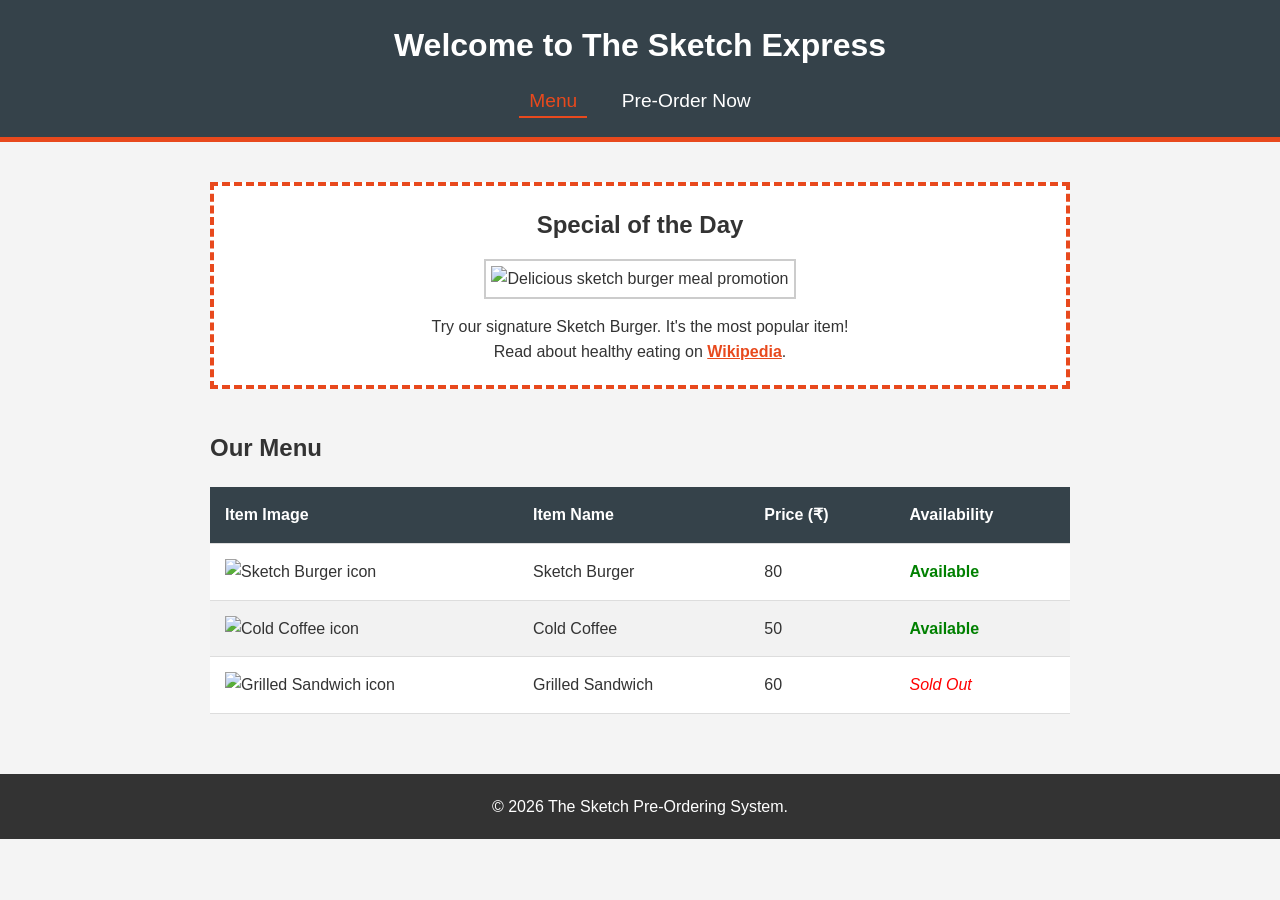
==== index.html @ 3a42fb5e "Add files via upload 1st commit: Added HTML menu and order forms with CSS box model" ====
<!DOCTYPE html>
<html lang="en">
<head>
    <meta charset="UTF-8">
    <meta name="viewport" content="width=device-width, initial-scale=1.0">
    <title>The Sketch - Menu</title>
    <link rel="stylesheet" href="style.css">
</head>
<body>
    <header>
        <h1>Welcome to The Sketch Express</h1>
        <nav>
            <ul>
                <li><a href="index.html" class="active">Menu</a></li>
                <li><a href="order.html">Pre-Order Now</a></li>
            </ul>
        </nav>
    </header>

    <main>
        <!-- Demonstrating Box Model for Evaluation -->
        <div class="box-model-demo">
            <h2>Special of the Day</h2>
            <!-- Image with 'alt' attribute as required -->
            <img src="https://via.placeholder.com/150" alt="Delicious sketch burger meal promotion" class="promo-image">
            <p>Try our signature Sketch Burger. It's the most popular item!</p>
            
            <!-- External link example using target="_blank" -->
            <p>Read about healthy eating on <a href="https://en.wikipedia.org/wiki/Healthy_diet" target="_blank">Wikipedia</a>.</p>
        </div>

        <section class="menu-section">
            <h2>Our Menu</h2>
            <!-- HTML Table as required by syllabus -->
            <table>
                <thead>
                    <tr>
                        <th>Item Image</th>
                        <th>Item Name</th>
                        <th>Price (₹)</th>
                        <th>Availability</th>
                    </tr>
                </thead>
                <tbody>
                    <tr>
                        <!-- Images with 'alt' attribute -->
                        <td><img src="https://via.placeholder.com/50" alt="Sketch Burger icon"></td>
                        <td>Sketch Burger</td>
                        <td>80</td>
                        <td class="in-stock">Available</td>
                    </tr>
                    <tr>
                        <td><img src="https://via.placeholder.com/50" alt="Cold Coffee icon"></td>
                        <td>Cold Coffee</td>
                        <td>50</td>
                        <td class="in-stock">Available</td>
                    </tr>
                    <tr>
                        <td><img src="https://via.placeholder.com/50" alt="Grilled Sandwich icon"></td>
                        <td>Grilled Sandwich</td>
                        <td>60</td>
                        <td class="out-of-stock">Sold Out</td>
                    </tr>
                </tbody>
            </table>
        </section>
    </main>

    <footer>
        <p>&copy; 2026 The Sketch Pre-Ordering System.</p>
    </footer>
</body>
</html>
---- style.css ----
/* Universal Selector */
* {
    box-sizing: border-box; /* Includes padding and border in width/height calculation */
    margin: 0;
    padding: 0;
}

body {
    font-family: Arial, sans-serif;
    line-height: 1.6;
    background-color: #f4f4f4;
    color: #333;
}

header {
    background-color: #35424a;
    color: #ffffff;
    padding: 20px; /* Padding creates space inside the header */
    text-align: center;
    border-bottom: 5px solid #e8491d; /* Border at the bottom of header */
}

/* Descendant selector & Element selector */
header nav ul {
    list-style-type: none;
    margin-top: 15px; /* Margin pushes elements away (outside) */
}

header nav ul li {
    display: inline;
    margin: 0 10px;
}

/* Pseudo-class :hover and specific class */
header nav ul li a {
    color: #ffffff;
    text-decoration: none;
    font-size: 1.2rem;
    padding: 5px 10px;
}

header nav ul li a:hover,
header nav ul li a.active {
    color: #e8491d;
    border-bottom: 2px solid #e8491d;
}

main {
    padding: 20px;
    max-width: 900px;
    margin: 0 auto; /* Centering the main container using auto margin */
}

/* --- THE BOX MODEL DEMONSTRATION --- */
/* Your sir will definitely ask about this! */
.box-model-demo {
    /* 1. Content Area: The background color sits under the content and padding */
    background-color: #ffffff;
    
    /* 2. Padding: Space INSIDE the border, pushing the text inward */
    padding: 20px; 
    
    /* 3. Border: The line wrapping around the padding */
    border: 4px dashed #e8491d; 
    
    /* 4. Margin: Space OUTSIDE the border, pushing the box away from the table */
    margin-top: 20px;
    margin-bottom: 40px; 
    
    text-align: center;
}

.promo-image {
    margin: 15px 0;
    border: 2px solid #ccc;
    padding: 5px; /* Adds a little white frame inside the border */
}

/* External Link Styling using Attribute Selector */
a[target="_blank"] {
    color: #e8491d;
    font-weight: bold;
}

/* --- HTML TABLE STYLING --- */
table {
    width: 100%;
    border-collapse: collapse; /* Merges adjacent borders into a single line */
    margin-top: 20px;
    background-color: #fff;
}

th, td {
    padding: 15px;
    text-align: left;
    border-bottom: 1px solid #ddd; /* Example of a bottom border */
}

th {
    background-color: #35424a;
    color: white;
}

/* Pseudo-class :nth-child for zebra striping rows */
tr:nth-child(even) {
    background-color: #f2f2f2;
}

/* Pseudo-class :hover */
tr:hover {
    background-color: #ddd; 
}

.in-stock {
    color: green;
    font-weight: bold;
}

.out-of-stock {
    color: red;
    font-style: italic; 
}

/* --- HTML FORM STYLING --- */
.form-section {
    background: #fff;
    padding: 30px;
    border: 1px solid #ccc; /* Border around the entire form */
    border-radius: 8px; /* Rounded corners */
    margin-top: 20px;
}

.form-group {
    margin-bottom: 20px; /* Margin pushes the next input down */
}

.form-group label {
    display: block;
    margin-bottom: 5px;
    font-weight: bold;
}

/* Attribute selector for inputs */
input[type="text"],
select {
    width: 100%;
    padding: 10px; /* Padding makes the inside of the text box larger */
    border: 1px solid #ccc;
    border-radius: 4px;
}

/* Pseudo-class :focus (when user clicks into the text box) */
input[type="text"]:focus,
select:focus {
    border-color: #e8491d;
    outline: none; 
}

.checkbox-group {
    display: flex;
    align-items: center;
}

.checkbox-group input {
    margin-right: 10px; /* Margin between checkbox and label */
}

.submit-btn {
    background-color: #e8491d;
    color: white;
    border: none;
    padding: 15px 20px;
    font-size: 1.1rem;
    cursor: pointer;
    border-radius: 5px;
    width: 100%;
    margin-top: 10px;
}

.submit-btn:hover {
    background-color: #35424a; /* Hover changes color */
}

footer {
    text-align: center;
    padding: 20px;
    background-color: #333;
    color: white;
    margin-top: 40px;
}
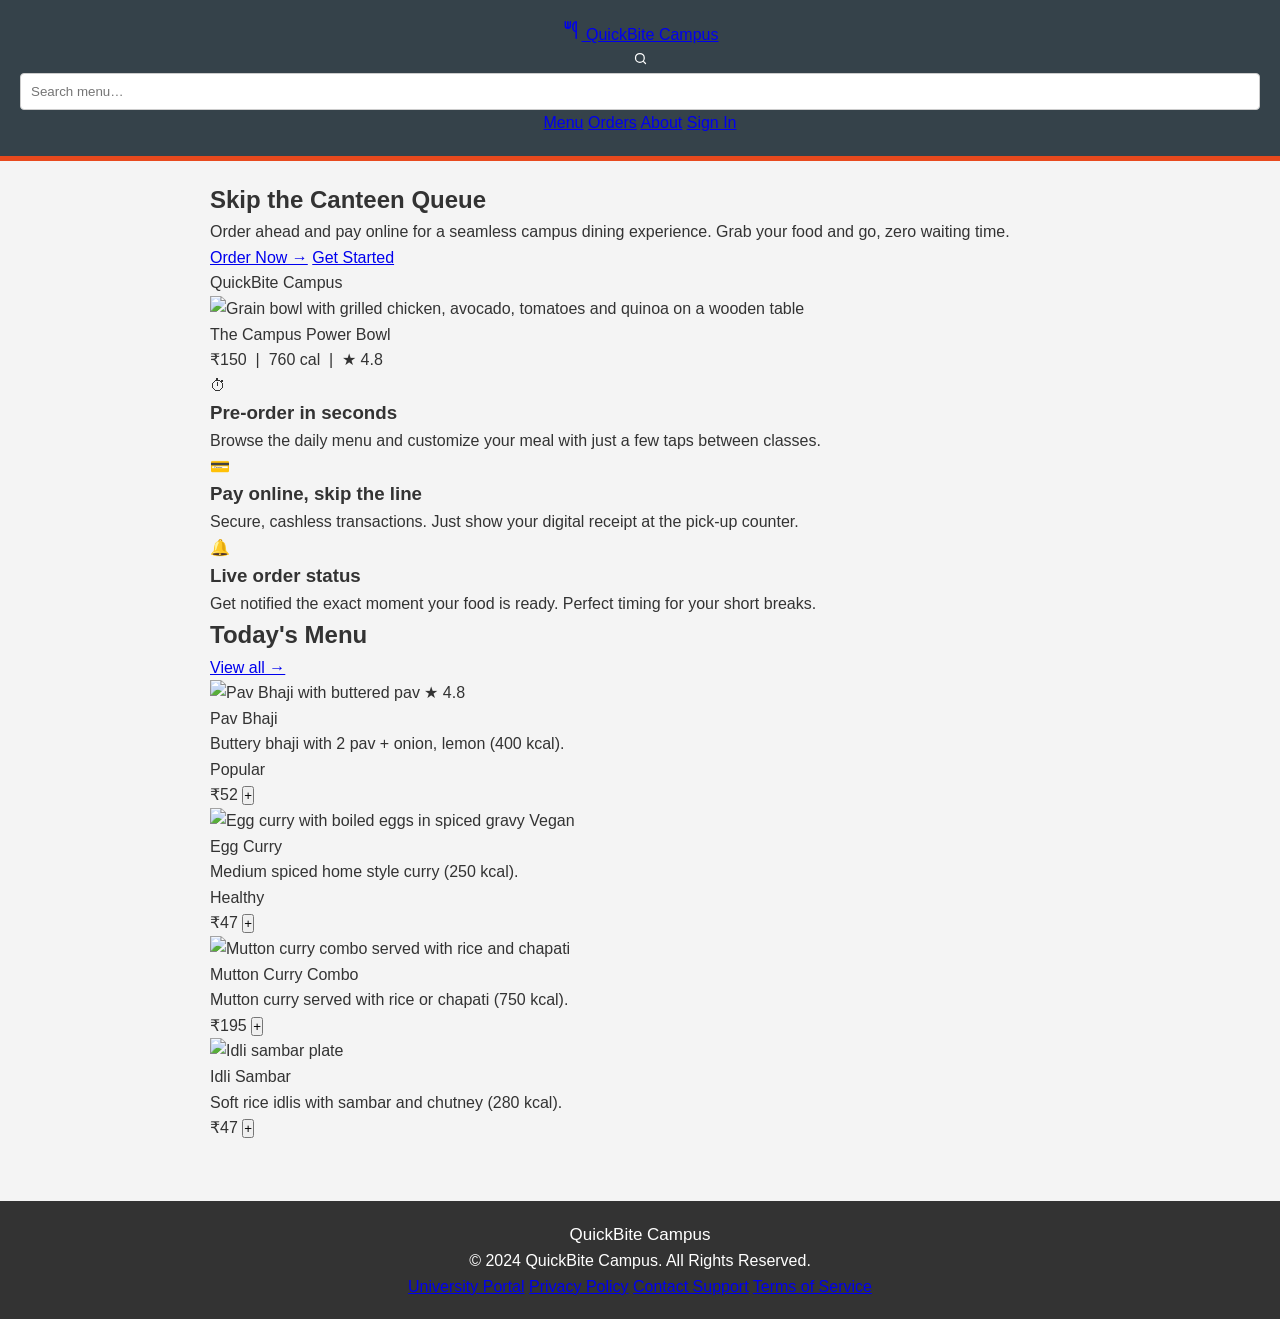
==== commit 98e889b5: "Add files via upload" ====
--- a/index.html
+++ b/index.html
@@ -1,73 +1,170 @@
-<!DOCTYPE html>
-<html lang="en">
-<head>
-    <meta charset="UTF-8">
-    <meta name="viewport" content="width=device-width, initial-scale=1.0">
-    <title>The Sketch - Menu</title>
-    <link rel="stylesheet" href="style.css">
-</head>
-<body>
-    <header>
-        <h1>Welcome to The Sketch Express</h1>
-        <nav>
-            <ul>
-                <li><a href="index.html" class="active">Menu</a></li>
-                <li><a href="order.html">Pre-Order Now</a></li>
-            </ul>
-        </nav>
-    </header>
-
-    <main>
-        <!-- Demonstrating Box Model for Evaluation -->
-        <div class="box-model-demo">
-            <h2>Special of the Day</h2>
-            <!-- Image with 'alt' attribute as required -->
-            <img src="https://via.placeholder.com/150" alt="Delicious sketch burger meal promotion" class="promo-image">
-            <p>Try our signature Sketch Burger. It's the most popular item!</p>
-            
-            <!-- External link example using target="_blank" -->
-            <p>Read about healthy eating on <a href="https://en.wikipedia.org/wiki/Healthy_diet" target="_blank">Wikipedia</a>.</p>
-        </div>
-
-        <section class="menu-section">
-            <h2>Our Menu</h2>
-            <!-- HTML Table as required by syllabus -->
-            <table>
-                <thead>
-                    <tr>
-                        <th>Item Image</th>
-                        <th>Item Name</th>
-                        <th>Price (₹)</th>
-                        <th>Availability</th>
-                    </tr>
-                </thead>
-                <tbody>
-                    <tr>
-                        <!-- Images with 'alt' attribute -->
-                        <td><img src="https://via.placeholder.com/50" alt="Sketch Burger icon"></td>
-                        <td>Sketch Burger</td>
-                        <td>80</td>
-                        <td class="in-stock">Available</td>
-                    </tr>
-                    <tr>
-                        <td><img src="https://via.placeholder.com/50" alt="Cold Coffee icon"></td>
-                        <td>Cold Coffee</td>
-                        <td>50</td>
-                        <td class="in-stock">Available</td>
-                    </tr>
-                    <tr>
-                        <td><img src="https://via.placeholder.com/50" alt="Grilled Sandwich icon"></td>
-                        <td>Grilled Sandwich</td>
-                        <td>60</td>
-                        <td class="out-of-stock">Sold Out</td>
-                    </tr>
-                </tbody>
-            </table>
-        </section>
-    </main>
-
-    <footer>
-        <p>&copy; 2026 The Sketch Pre-Ordering System.</p>
-    </footer>
-</body>
-</html>
+<!DOCTYPE html>
+<html lang="en">
+<head>
+<meta charset="UTF-8">
+<meta name="viewport" content="width=device-width, initial-scale=1.0">
+<title>QuickBite Campus — Skip the Canteen Queue</title>
+<link rel="preconnect" href="https://fonts.googleapis.com">
+<link href="https://fonts.googleapis.com/css2?family=Fraunces:wght@600;700&family=Inter:wght@400;500;600;700&display=swap" rel="stylesheet">
+<link rel="stylesheet" href="style.css">
+</head>
+<body>
+
+<header class="site-header">
+  <div class="wrap">
+    <a href="index.html" class="brand">
+      <svg width="20" height="20" viewBox="0 0 24 24" fill="none"><path d="M7 2v8M4 2v5a3 3 0 0 0 6 0V2M17 2c-2.2 0-4 2.5-4 6s1.8 6 4 6M17 2v20" stroke="currentColor" stroke-width="1.8" stroke-linecap="round"/></svg>
+      QuickBite Campus
+    </a>
+    <div class="header-search">
+      <svg width="15" height="15" viewBox="0 0 24 24" fill="none"><circle cx="11" cy="11" r="7" stroke="currentColor" stroke-width="2"/><path d="m20 20-3-3" stroke="currentColor" stroke-width="2" stroke-linecap="round"/></svg>
+      <input type="text" placeholder="Search menu…" aria-label="Search menu">
+    </div>
+    <nav class="main-nav">
+      <a href="menu.html">Menu</a>
+      <a href="orders.html">Orders</a>
+      <a href="#about">About</a>
+      <a href="login.html">Sign In</a>
+    </nav>
+    <div class="avatar"></div>
+  </div>
+</header>
+
+<main>
+  <!-- Hero -->
+  <section class="hero">
+    <div class="wrap hero-grid">
+      <div class="hero-copy">
+        <h1>Skip the Canteen Queue</h1>
+        <p class="hero-sub">Order ahead and pay online for a seamless campus dining experience. Grab your food and go, zero waiting time.</p>
+        <div class="hero-actions">
+          <a href="menu.html" class="btn btn-primary">Order Now →</a>
+          <a href="#how-it-works" class="btn btn-ghost">Get Started</a>
+        </div>
+      </div>
+      <div class="hero-card">
+        <div class="hero-card-header">
+          <span class="hero-card-brand">QuickBite Campus</span>
+          <span class="hero-card-nav"></span>
+        </div>
+        <img src="https://images.unsplash.com/photo-1512621776951-a57141f2eefd?w=800&q=80" alt="Grain bowl with grilled chicken, avocado, tomatoes and quinoa on a wooden table" class="hero-card-img">
+        <div class="hero-card-footer">
+          <p class="hero-card-title">The Campus Power Bowl</p>
+          <p class="hero-card-meta">₹150 &nbsp;|&nbsp; 760 cal &nbsp;|&nbsp; ★ 4.8</p>
+        </div>
+      </div>
+    </div>
+  </section>
+
+  <!-- Features -->
+  <section class="features" id="how-it-works">
+    <div class="wrap features-grid">
+      <div class="feature-card">
+        <div class="feature-icon">⏱</div>
+        <h3>Pre-order in seconds</h3>
+        <p>Browse the daily menu and customize your meal with just a few taps between classes.</p>
+      </div>
+      <div class="feature-card">
+        <div class="feature-icon">💳</div>
+        <h3>Pay online, skip the line</h3>
+        <p>Secure, cashless transactions. Just show your digital receipt at the pick-up counter.</p>
+      </div>
+      <div class="feature-card">
+        <div class="feature-icon">🔔</div>
+        <h3>Live order status</h3>
+        <p>Get notified the exact moment your food is ready. Perfect timing for your short breaks.</p>
+      </div>
+    </div>
+  </section>
+
+  <!-- Today's Menu -->
+  <section class="today-menu">
+    <div class="wrap">
+      <div class="section-head">
+        <h2>Today's Menu</h2>
+        <a href="menu.html" class="eyebrow-link">View all →</a>
+      </div>
+      <div class="menu-scroll">
+
+        <article class="dish-card">
+          <div class="dish-img-wrap">
+            <img src="https://images.unsplash.com/photo-1631452180519-c014fe946bc7?w=500&q=80" alt="Pav Bhaji with buttered pav">
+            <span class="badge badge-rating">★ 4.8</span>
+          </div>
+          <div class="dish-body">
+            <p class="dish-name">Pav Bhaji</p>
+            <p class="dish-desc">Buttery bhaji with 2 pav + onion, lemon (400 kcal).</p>
+            <span class="tag">Popular</span>
+            <div class="dish-foot">
+              <span class="price">₹52</span>
+              <button class="add-btn" aria-label="Add Pav Bhaji">+</button>
+            </div>
+          </div>
+        </article>
+
+        <article class="dish-card">
+          <div class="dish-img-wrap">
+            <img src="https://images.unsplash.com/photo-1631515243349-e0cb75fb8d3a?w=500&q=80" alt="Egg curry with boiled eggs in spiced gravy">
+            <span class="badge badge-tag-overlay">Vegan</span>
+          </div>
+          <div class="dish-body">
+            <p class="dish-name">Egg Curry</p>
+            <p class="dish-desc">Medium spiced home style curry (250 kcal).</p>
+            <span class="tag">Healthy</span>
+            <div class="dish-foot">
+              <span class="price">₹47</span>
+              <button class="add-btn" aria-label="Add Egg Curry">+</button>
+            </div>
+          </div>
+        </article>
+
+        <article class="dish-card">
+          <div class="dish-img-wrap">
+            <img src="https://images.unsplash.com/photo-1585937421612-70a008356fbe?w=500&q=80" alt="Mutton curry combo served with rice and chapati">
+          </div>
+          <div class="dish-body">
+            <p class="dish-name">Mutton Curry Combo</p>
+            <p class="dish-desc">Mutton curry served with rice or chapati (750 kcal).</p>
+            <div class="dish-foot">
+              <span class="price">₹195</span>
+              <button class="add-btn" aria-label="Add Mutton Curry Combo">+</button>
+            </div>
+          </div>
+        </article>
+
+        <article class="dish-card">
+          <div class="dish-img-wrap">
+            <img src="https://images.unsplash.com/photo-1589301760014-d929f3979dbc?w=500&q=80" alt="Idli sambar plate">
+          </div>
+          <div class="dish-body">
+            <p class="dish-name">Idli Sambar</p>
+            <p class="dish-desc">Soft rice idlis with sambar and chutney (280 kcal).</p>
+            <div class="dish-foot">
+              <span class="price">₹47</span>
+              <button class="add-btn" aria-label="Add Idli Sambar">+</button>
+            </div>
+          </div>
+        </article>
+
+      </div>
+    </div>
+  </section>
+</main>
+
+<footer class="site-footer">
+  <div class="wrap">
+    <div>
+      <p class="brand" style="font-size:17px;">QuickBite Campus</p>
+      <p class="footer-copy">© 2024 QuickBite Campus. All Rights Reserved.</p>
+    </div>
+    <nav class="footer-links">
+      <a href="#">University Portal</a>
+      <a href="#">Privacy Policy</a>
+      <a href="#">Contact Support</a>
+      <a href="#">Terms of Service</a>
+    </nav>
+  </div>
+</footer>
+
+</body>
+</html>
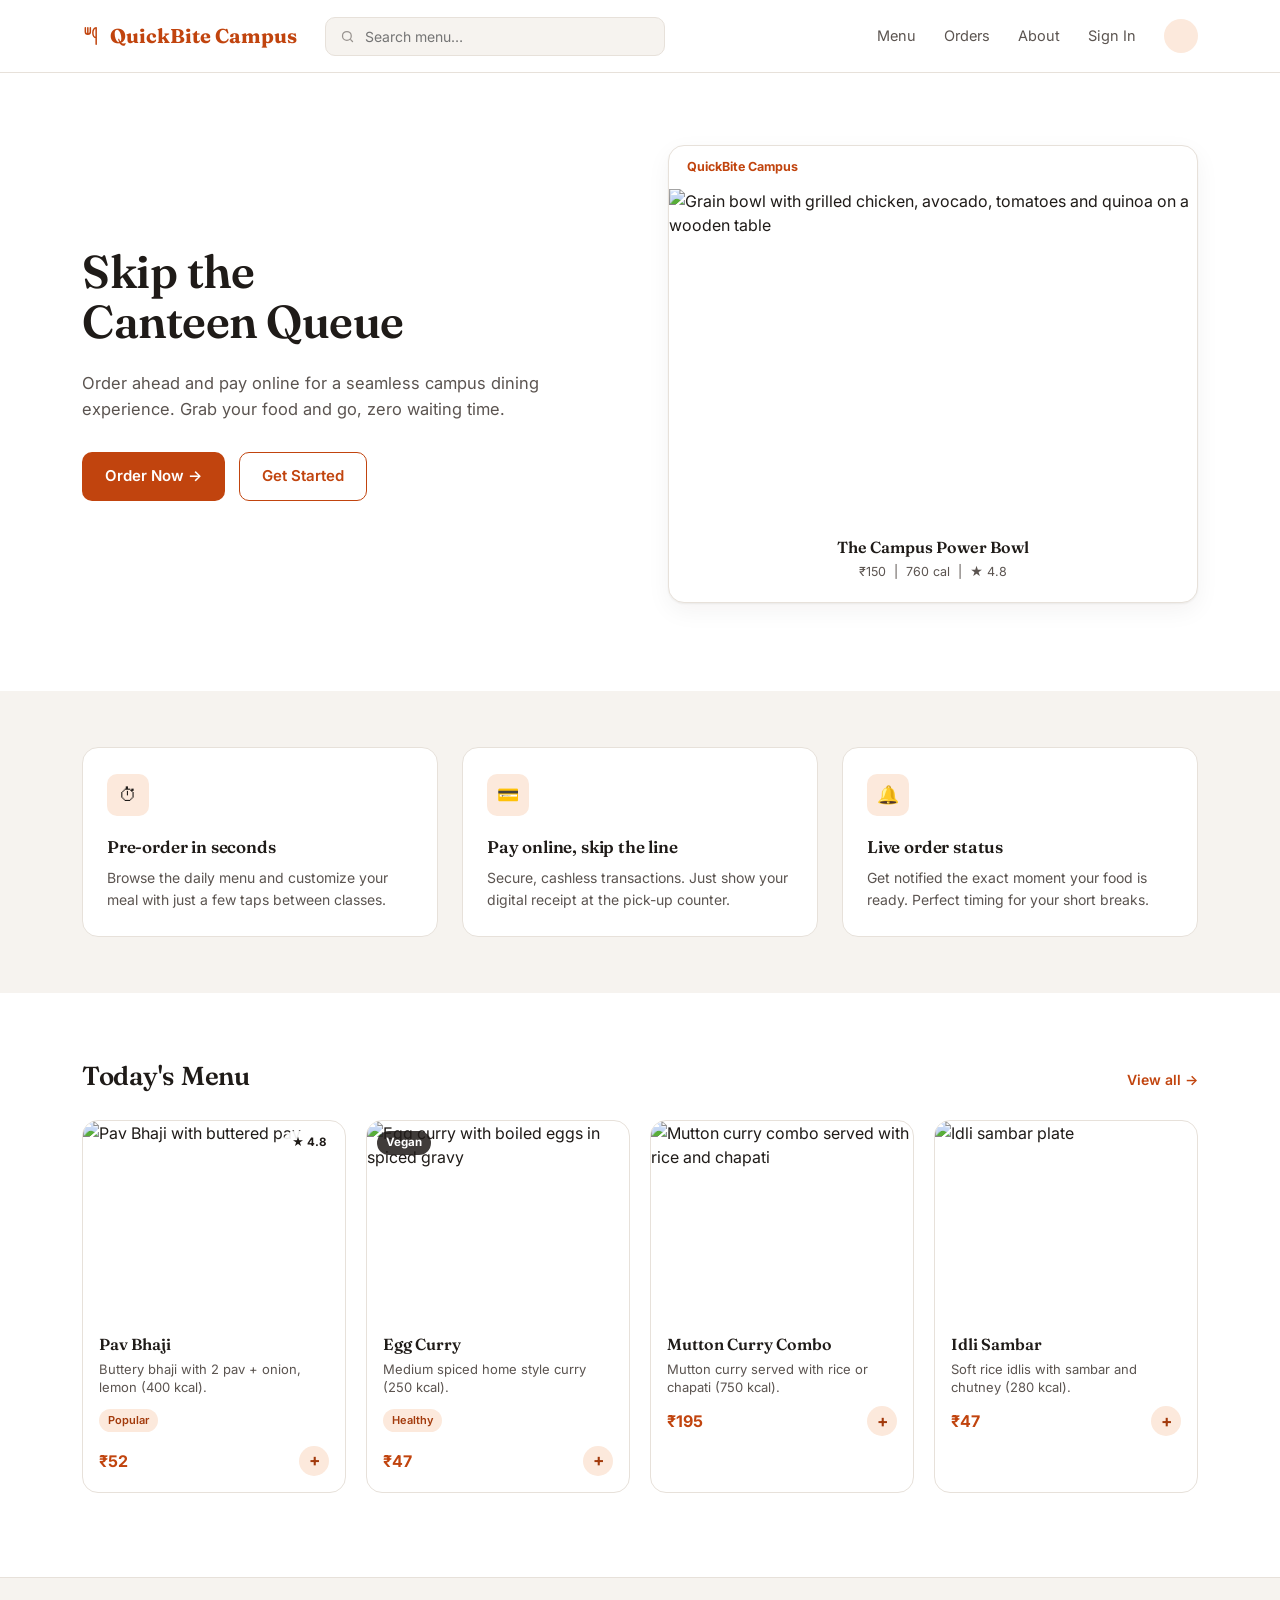
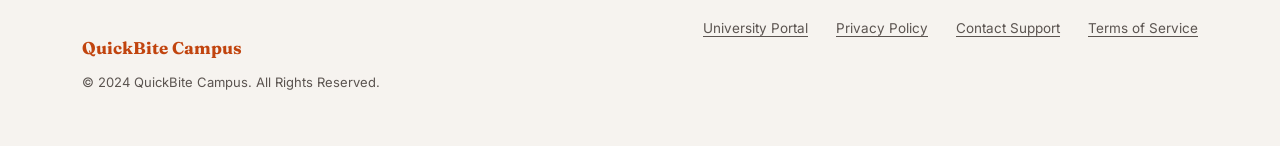
==== commit a96eca9a: "Add files via upload" ====
--- a/index.html
+++ b/index.html
@@ -7,6 +7,7 @@
 <link rel="preconnect" href="https://fonts.googleapis.com">
 <link href="https://fonts.googleapis.com/css2?family=Fraunces:wght@600;700&family=Inter:wght@400;500;600;700&display=swap" rel="stylesheet">
 <link rel="stylesheet" href="style.css">
+<link rel="stylesheet" href="home.css">
 </head>
 <body>
 
@@ -22,7 +23,7 @@
     </div>
     <nav class="main-nav">
       <a href="menu.html">Menu</a>
-      <a href="orders.html">Orders</a>
+      <a href="order.html">Orders</a>
       <a href="#about">About</a>
       <a href="login.html">Sign In</a>
     </nav>
--- a/style.css
+++ b/style.css
@@ -1,190 +1,508 @@
-/* Universal Selector */
-* {
-    box-sizing: border-box; /* Includes padding and border in width/height calculation */
-    margin: 0;
-    padding: 0;
-}
-
-body {
-    font-family: Arial, sans-serif;
-    line-height: 1.6;
-    background-color: #f4f4f4;
-    color: #333;
-}
-
-header {
-    background-color: #35424a;
-    color: #ffffff;
-    padding: 20px; /* Padding creates space inside the header */
-    text-align: center;
-    border-bottom: 5px solid #e8491d; /* Border at the bottom of header */
-}
-
-/* Descendant selector & Element selector */
-header nav ul {
-    list-style-type: none;
-    margin-top: 15px; /* Margin pushes elements away (outside) */
-}
-
-header nav ul li {
-    display: inline;
-    margin: 0 10px;
-}
-
-/* Pseudo-class :hover and specific class */
-header nav ul li a {
-    color: #ffffff;
-    text-decoration: none;
-    font-size: 1.2rem;
-    padding: 5px 10px;
-}
-
-header nav ul li a:hover,
-header nav ul li a.active {
-    color: #e8491d;
-    border-bottom: 2px solid #e8491d;
-}
-
-main {
-    padding: 20px;
-    max-width: 900px;
-    margin: 0 auto; /* Centering the main container using auto margin */
-}
-
-/* --- THE BOX MODEL DEMONSTRATION --- */
-/* Your sir will definitely ask about this! */
-.box-model-demo {
-    /* 1. Content Area: The background color sits under the content and padding */
-    background-color: #ffffff;
-    
-    /* 2. Padding: Space INSIDE the border, pushing the text inward */
-    padding: 20px; 
-    
-    /* 3. Border: The line wrapping around the padding */
-    border: 4px dashed #e8491d; 
-    
-    /* 4. Margin: Space OUTSIDE the border, pushing the box away from the table */
-    margin-top: 20px;
-    margin-bottom: 40px; 
-    
-    text-align: center;
-}
-
-.promo-image {
-    margin: 15px 0;
-    border: 2px solid #ccc;
-    padding: 5px; /* Adds a little white frame inside the border */
-}
-
-/* External Link Styling using Attribute Selector */
-a[target="_blank"] {
-    color: #e8491d;
-    font-weight: bold;
-}
-
-/* --- HTML TABLE STYLING --- */
-table {
-    width: 100%;
-    border-collapse: collapse; /* Merges adjacent borders into a single line */
-    margin-top: 20px;
-    background-color: #fff;
-}
-
-th, td {
-    padding: 15px;
-    text-align: left;
-    border-bottom: 1px solid #ddd; /* Example of a bottom border */
-}
-
-th {
-    background-color: #35424a;
-    color: white;
-}
-
-/* Pseudo-class :nth-child for zebra striping rows */
-tr:nth-child(even) {
-    background-color: #f2f2f2;
-}
-
-/* Pseudo-class :hover */
-tr:hover {
-    background-color: #ddd; 
-}
-
-.in-stock {
-    color: green;
-    font-weight: bold;
-}
-
-.out-of-stock {
-    color: red;
-    font-style: italic; 
-}
-
-/* --- HTML FORM STYLING --- */
-.form-section {
-    background: #fff;
-    padding: 30px;
-    border: 1px solid #ccc; /* Border around the entire form */
-    border-radius: 8px; /* Rounded corners */
-    margin-top: 20px;
-}
-
-.form-group {
-    margin-bottom: 20px; /* Margin pushes the next input down */
-}
-
-.form-group label {
-    display: block;
-    margin-bottom: 5px;
-    font-weight: bold;
-}
-
-/* Attribute selector for inputs */
-input[type="text"],
-select {
-    width: 100%;
-    padding: 10px; /* Padding makes the inside of the text box larger */
-    border: 1px solid #ccc;
-    border-radius: 4px;
-}
-
-/* Pseudo-class :focus (when user clicks into the text box) */
-input[type="text"]:focus,
-select:focus {
-    border-color: #e8491d;
-    outline: none; 
-}
-
-.checkbox-group {
-    display: flex;
-    align-items: center;
-}
-
-.checkbox-group input {
-    margin-right: 10px; /* Margin between checkbox and label */
-}
-
-.submit-btn {
-    background-color: #e8491d;
-    color: white;
-    border: none;
-    padding: 15px 20px;
-    font-size: 1.1rem;
-    cursor: pointer;
-    border-radius: 5px;
-    width: 100%;
-    margin-top: 10px;
-}
-
-.submit-btn:hover {
-    background-color: #35424a; /* Hover changes color */
-}
-
-footer {
-    text-align: center;
-    padding: 20px;
-    background-color: #333;
-    color: white;
-    margin-top: 40px;
-}
+/* ==========================================================================
+   QuickBite Campus — Landing Page (index.html) — full stylesheet
+   Colors used throughout (from the Figma design):
+     #C1440E  — primary orange (buttons, prices, links, active states)
+     #A23A0C  — orange dark (hover states)
+     #FCE9DC  — orange light (icon backgrounds, tag pills, badges)
+     #1F1B18  — ink (headings, body text, footer bar)
+     #5B5450  — ink soft (secondary/paragraph text)
+     #E7E1DA  — line (borders, dividers)
+     #FFFFFF  — white (cards, buttons, page background)
+     #F6F3EF  — background soft (features section, footer background)
+     #FAF8F5  — background panel (subtle inset panels)
+   ========================================================================== */
+
+* { box-sizing: border-box; }
+
+html { scroll-behavior: smooth; }
+
+body {
+  margin: 0;
+  font-family: "Inter", -apple-system, BlinkMacSystemFont, "Segoe UI", sans-serif;
+  color: #1F1B18;
+  background: #FFFFFF;
+  line-height: 1.5;
+  -webkit-font-smoothing: antialiased;
+}
+
+h1, h2, h3 {
+  font-family: "Fraunces", Georgia, "Times New Roman", serif;
+  font-weight: 600;
+  margin: 0;
+  color: #1F1B18;
+  letter-spacing: -0.01em;
+}
+
+a { color: inherit; text-decoration: none; }
+img { max-width: 100%; display: block; }
+button { font-family: inherit; cursor: pointer; }
+
+.wrap {
+  max-width: 1180px;
+  margin: 0 auto;
+  padding: 0 32px;
+}
+
+:focus-visible {
+  outline: 2px solid #C1440E;
+  outline-offset: 2px;
+}
+
+@media (prefers-reduced-motion: reduce) {
+  * { transition: none !important; animation: none !important; }
+}
+
+/* ---------- Header ---------- */
+
+.site-header {
+  border-bottom: 1px solid #E7E1DA;
+  background: #FFFFFF;
+  position: sticky;
+  top: 0;
+  z-index: 40;
+}
+
+.site-header .wrap {
+  display: flex;
+  align-items: center;
+  gap: 28px;
+  height: 72px;
+}
+
+.brand {
+  display: flex;
+  align-items: center;
+  gap: 8px;
+  font-family: "Fraunces", Georgia, serif;
+  font-weight: 700;
+  font-size: 20px;
+  color: #C1440E;
+  white-space: nowrap;
+}
+
+.brand svg { flex: none; }
+
+.header-search {
+  flex: 1;
+  max-width: 340px;
+  display: flex;
+  align-items: center;
+  gap: 8px;
+  border: 1px solid #E7E1DA;
+  border-radius: 10px;
+  padding: 9px 14px;
+  background: #F6F3EF;
+  color: #5B5450;
+}
+
+.header-search input {
+  border: none;
+  background: none;
+  outline: none;
+  font-size: 14px;
+  color: #1F1B18;
+  width: 100%;
+  font-family: inherit;
+}
+
+.header-search svg { flex: none; opacity: 0.6; }
+
+.main-nav {
+  display: flex;
+  align-items: center;
+  gap: 28px;
+  margin-left: auto;
+  font-size: 14.5px;
+  color: #1F1B18;
+}
+
+.main-nav a {
+  position: relative;
+  padding: 4px 0;
+  color: #5B5450;
+}
+
+.main-nav a:hover { color: #1F1B18; }
+
+.main-nav a.active {
+  color: #C1440E;
+  font-weight: 600;
+}
+
+.main-nav a.active::after {
+  content: "";
+  position: absolute;
+  left: 0;
+  right: 0;
+  bottom: -25px;
+  height: 2px;
+  background: #C1440E;
+}
+
+.avatar {
+  width: 34px;
+  height: 34px;
+  border-radius: 50%;
+  background: #FCE9DC;
+  color: #A23A0C;
+  display: flex;
+  align-items: center;
+  justify-content: center;
+  font-weight: 700;
+  font-size: 13px;
+  flex: none;
+}
+
+/* ---------- Buttons ---------- */
+
+.btn {
+  display: inline-flex;
+  align-items: center;
+  justify-content: center;
+  gap: 8px;
+  padding: 12px 22px;
+  border-radius: 10px;
+  font-size: 15px;
+  font-weight: 600;
+  border: 1px solid transparent;
+  transition: background 0.15s ease, border-color 0.15s ease, color 0.15s ease;
+  white-space: nowrap;
+}
+
+.btn-primary {
+  background: #C1440E;
+  color: #FFFFFF;
+}
+.btn-primary:hover { background: #A23A0C; }
+
+.btn-ghost {
+  background: transparent;
+  color: #C1440E;
+  border-color: #C1440E;
+}
+.btn-ghost:hover { background: #FCE9DC; }
+
+.btn-block { width: 100%; }
+
+.btn-sm {
+  padding: 8px 14px;
+  font-size: 13.5px;
+  border-radius: 6px;
+}
+
+/* ---------- Footer ---------- */
+
+.site-footer {
+  background: #F6F3EF;
+  border-top: 1px solid #E7E1DA;
+  padding: 40px 0;
+  margin-top: 64px;
+}
+
+.site-footer .wrap {
+  display: flex;
+  justify-content: space-between;
+  align-items: flex-start;
+  flex-wrap: wrap;
+  gap: 20px;
+}
+
+.site-footer .brand { margin-bottom: 6px; }
+
+.footer-copy {
+  font-size: 13px;
+  color: #5B5450;
+}
+
+.footer-links {
+  display: flex;
+  gap: 28px;
+  font-size: 13.5px;
+}
+
+.footer-links a {
+  color: #5B5450;
+  text-decoration: underline;
+  text-underline-offset: 3px;
+}
+.footer-links a:hover { color: #1F1B18; }
+
+/* ---------- Utility ---------- */
+
+.eyebrow-link {
+  font-size: 14px;
+  font-weight: 600;
+  color: #C1440E;
+  display: inline-flex;
+  align-items: center;
+  gap: 4px;
+}
+
+/* ==========================================================================
+   Landing page specific sections
+   ========================================================================== */
+
+/* ---------- Hero ---------- */
+
+.hero { padding: 72px 0 88px; }
+
+.hero-grid {
+  display: grid;
+  grid-template-columns: 1fr 1fr;
+  gap: 56px;
+  align-items: center;
+}
+
+.hero-copy h1 {
+  font-size: 46px;
+  line-height: 1.1;
+  max-width: 11ch;
+  color: #1F1B18;
+}
+
+.hero-sub {
+  margin: 22px 0 30px;
+  font-size: 16.5px;
+  color: #5B5450;
+  max-width: 46ch;
+  line-height: 1.6;
+}
+
+.hero-actions {
+  display: flex;
+  gap: 14px;
+  flex-wrap: wrap;
+}
+
+.hero-card {
+  border-radius: 16px;
+  overflow: hidden;
+  box-shadow: 0 1px 2px rgba(31, 27, 24, 0.06), 0 8px 24px rgba(31, 27, 24, 0.05);
+  border: 1px solid #E7E1DA;
+  background: #FFFFFF;
+}
+
+.hero-card-header {
+  display: flex;
+  justify-content: space-between;
+  align-items: center;
+  padding: 12px 18px;
+  font-size: 12.5px;
+}
+
+.hero-card-brand { font-weight: 700; color: #C1440E; }
+.hero-card-nav { color: #5B5450; }
+
+.hero-card-img {
+  width: 100%;
+  aspect-ratio: 16/10;
+  object-fit: cover;
+}
+
+.hero-card-footer {
+  padding: 16px 18px 20px;
+  text-align: center;
+}
+
+.hero-card-title {
+  font-family: "Fraunces", serif;
+  font-weight: 600;
+  font-size: 16px;
+  margin: 0 0 4px;
+  color: #1F1B18;
+}
+
+.hero-card-meta {
+  font-size: 12.5px;
+  color: #5B5450;
+  margin: 0;
+}
+
+/* ---------- Features ---------- */
+
+.features {
+  background: #F6F3EF;
+  padding: 56px 0;
+}
+
+.features-grid {
+  display: grid;
+  grid-template-columns: repeat(3, 1fr);
+  gap: 24px;
+}
+
+.feature-card {
+  background: #FFFFFF;
+  border: 1px solid #E7E1DA;
+  border-radius: 16px;
+  padding: 26px 24px;
+}
+
+.feature-icon {
+  width: 42px;
+  height: 42px;
+  border-radius: 10px;
+  background: #FCE9DC;
+  display: flex;
+  align-items: center;
+  justify-content: center;
+  font-size: 18px;
+  margin-bottom: 18px;
+}
+
+.feature-card h3 {
+  font-size: 17px;
+  margin-bottom: 8px;
+  color: #1F1B18;
+}
+
+.feature-card p {
+  font-size: 14px;
+  color: #5B5450;
+  margin: 0;
+  line-height: 1.55;
+}
+
+/* ---------- Today's Menu ---------- */
+
+.today-menu { padding: 64px 0 20px; }
+
+.section-head {
+  display: flex;
+  justify-content: space-between;
+  align-items: baseline;
+  margin-bottom: 24px;
+}
+
+.section-head h2 { font-size: 26px; }
+
+.menu-scroll {
+  display: grid;
+  grid-template-columns: repeat(4, 1fr);
+  gap: 20px;
+}
+
+.dish-card {
+  border: 1px solid #E7E1DA;
+  border-radius: 16px;
+  overflow: hidden;
+  background: #FFFFFF;
+  transition: box-shadow 0.15s ease, transform 0.15s ease;
+}
+
+.dish-card:hover {
+  box-shadow: 0 1px 2px rgba(31, 27, 24, 0.06), 0 8px 24px rgba(31, 27, 24, 0.05);
+  transform: translateY(-2px);
+}
+
+.dish-img-wrap {
+  position: relative;
+  aspect-ratio: 4/3;
+  overflow: hidden;
+}
+
+.dish-img-wrap img {
+  width: 100%;
+  height: 100%;
+  object-fit: cover;
+}
+
+.badge {
+  position: absolute;
+  font-size: 11.5px;
+  font-weight: 700;
+  padding: 3px 9px;
+  border-radius: 999px;
+}
+
+.badge-rating {
+  top: 10px;
+  right: 10px;
+  background: rgba(255,255,255,0.92);
+  color: #1F1B18;
+}
+
+.badge-tag-overlay {
+  top: 10px;
+  left: 10px;
+  background: rgba(31,27,24,0.85);
+  color: #FFFFFF;
+}
+
+.dish-body { padding: 14px 16px 16px; }
+
+.dish-name {
+  font-family: "Fraunces", serif;
+  font-weight: 600;
+  font-size: 16px;
+  margin: 0 0 4px;
+  color: #1F1B18;
+}
+
+.dish-desc {
+  font-size: 13px;
+  color: #5B5450;
+  margin: 0 0 10px;
+  min-height: 34px;
+  line-height: 1.4;
+}
+
+.tag {
+  display: inline-block;
+  font-size: 11px;
+  font-weight: 600;
+  color: #A23A0C;
+  background: #FCE9DC;
+  padding: 3px 9px;
+  border-radius: 999px;
+  margin-bottom: 10px;
+}
+
+.dish-foot {
+  display: flex;
+  justify-content: space-between;
+  align-items: center;
+  margin-top: 4px;
+}
+
+.price {
+  font-weight: 700;
+  font-size: 16px;
+  color: #C1440E;
+}
+
+.add-btn {
+  width: 30px;
+  height: 30px;
+  border-radius: 50%;
+  border: none;
+  background: #FCE9DC;
+  color: #A23A0C;
+  font-size: 17px;
+  font-weight: 700;
+  line-height: 1;
+  display: flex;
+  align-items: center;
+  justify-content: center;
+  transition: background 0.15s ease;
+}
+
+.add-btn:hover { background: #C1440E; color: #FFFFFF; }
+
+/* ---------- Responsive ---------- */
+
+@media (max-width: 980px) {
+  .hero-grid { grid-template-columns: 1fr; }
+  .features-grid { grid-template-columns: 1fr; }
+  .menu-scroll {
+    grid-template-columns: repeat(4, 220px);
+    overflow-x: auto;
+    padding-bottom: 8px;
+  }
+}
+
+@media (max-width: 640px) {
+  .main-nav { display: none; }
+  .header-search { max-width: none; }
+  .hero-copy h1 { font-size: 34px; }
+}
